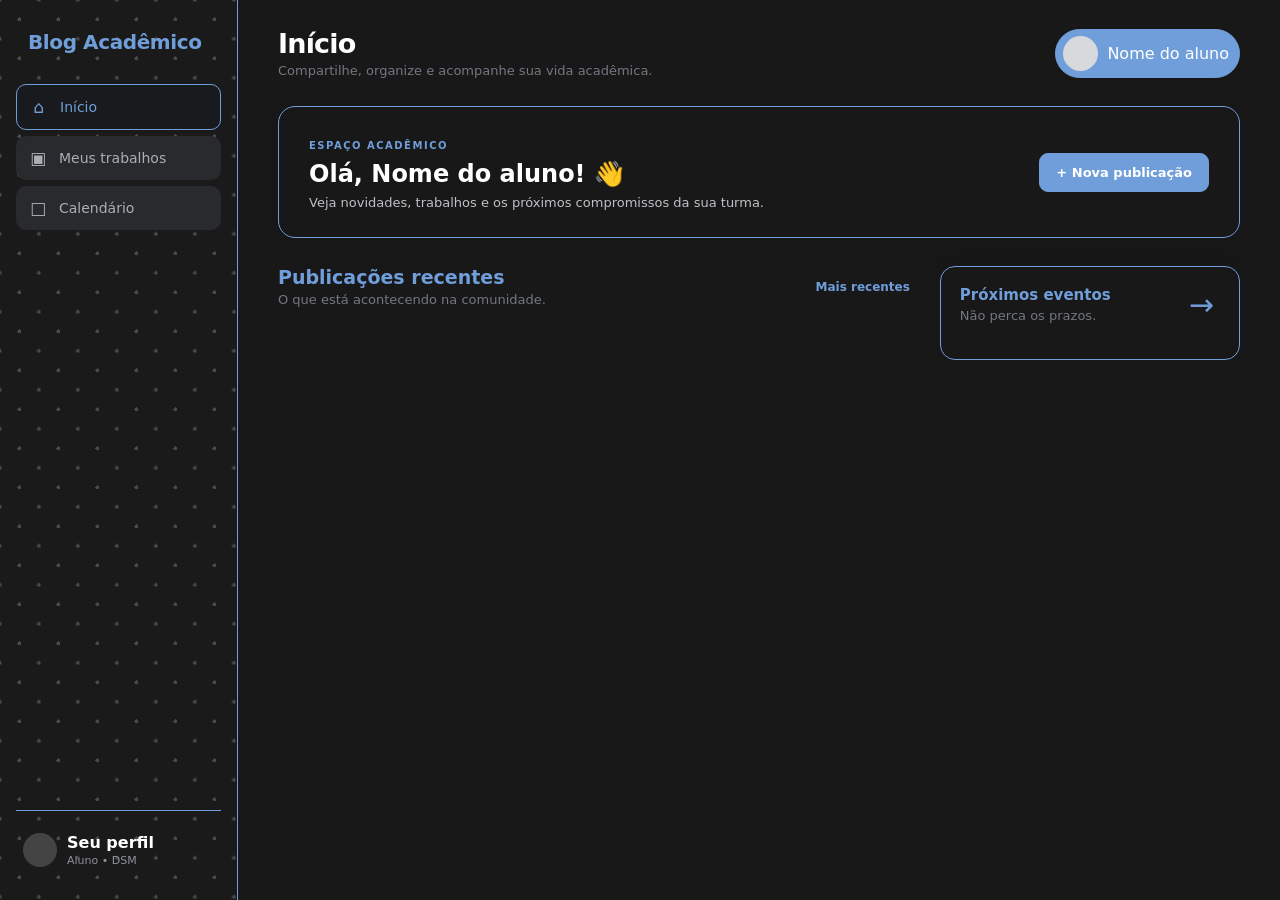
==== index.html @ e159e65d "Add files via upload" ====
<!DOCTYPE html>
<html lang="pt-BR">

<head>
  <meta charset="UTF-8">
  <meta name="viewport" content="width=device-width, initial-scale=1.0">
  <title>Blog Acadêmico</title>
  <link rel="stylesheet" href="style.css">
</head>

<body>
  <div class="app-shell">
    <aside class="sidebar">
      <div class="brand">Blog Acadêmico</div>
      <nav>
        <button class="nav-item active" data-view="inicio"><span>⌂</span> Início</button>
        <button class="nav-item" data-view="trabalhos"><span>▣</span> Meus trabalhos</button>
        <button class="nav-item" data-view="calendario"><span>□</span> Calendário</button>
      </nav>
      <div class="sidebar-bottom">
        <button class="profile-mini" data-view="perfil">
          <div id="profile-avatar" class="avatar small"><p></p></div>
          <div>
            <strong>Seu perfil</strong>
            <small>Aluno • DSM</small>
          </div>
        </button>
      </div>
    </aside>

    <main class="main">
      <header class="topbar">
        <div>
          <h1 id="page-title">Início</h1>
          <p id="page-subtitle">Compartilhe, organize e acompanhe sua vida acadêmica.</p>
        </div>
        <button class="profile-chip" data-view="perfil">
          <div id="profile-avatar-top" class="avatar"></div>
          <span id="profile-name">Nome do aluno</span>
        </button>
      </header>

      <section id="view-inicio" class="view active-view">
        <div class="welcome-card">
          <div>
            <span class="eyebrow">ESPAÇO ACADÊMICO</span>
            <h2 id="welcome-title">Olá, Nome do aluno! 👋</h2>
            <p>Veja novidades, trabalhos e os próximos compromissos da sua turma.</p>
          </div>
          <button class="primary-btn" id="focus-post">+ Nova publicação</button>
        </div>

        <div class="dashboard-grid">
          <section class="content-column">
            <div class="section-heading">
              <div>
                <h2>Publicações recentes</h2>
                <p>O que está acontecendo na comunidade.</p>
              </div>
              <button class="text-btn" id="filter-btn">Mais recentes</button>
            </div>

            <div id="posts-list"></div>
          </section>

          <aside class="right-column">
            <div class="card upcoming">
              <div class="section-heading compact">
                <div>
                  <h3>Próximos eventos</h3>
                  <p>Não perca os prazos.</p>
                </div>
                <button class="icon-btn" data-view="calendario">→</button>
              </div>
              <div id="upcoming-events"></div>
            </div>





          </aside>
        </div>
      </section>

      <section id="view-trabalhos" class="view">
        <div class="section-heading">
          <!-- <div>
            <h2>Meus trabalhos</h2>
            <p>Acompanhe suas atividades e projetos.</p>
          </div> -->
          <!-- <button class="primary-btn" id="new-work">+ Novo trabalho</button> -->
        </div>
        <div class="work-grid" id="work-grid"></div>
      </section>

      <section id="view-calendario" class="view">
        <div class="section-heading">
          <!-- <div>
            <h2>Calendário acadêmico</h2>
            <p>Provas, entregas e eventos da sua turma.</p>
          </div> -->
          <button class="primary-btn" id="new-event">+ Novo evento</button>
        </div>
        <div class="calendar-layout">
          <div class="card calendar-card">
            <div class="calendar-head">
              <button class="month-btn" id="prev-month">
                <h2>anterior</h2>
              </button>
              <h3 id="calendar-title"></h3>
              <button class="month-btn" id="next-month">
                <h2>seguinte</h2>
              </button>
            </div>
            <div class="weekdays">
              <span>Dom</span><span>Seg</span><span>Ter</span><span>Qua</span><span>Qui</span><span>Sex</span><span>Sáb</span>
            </div>
            <div class="calendar-days" id="calendar-days"></div>
          </div>
          <div class="card event-panel">
            <h3>Agenda</h3>
            <p class="muted">Datas importantes cadastradas.</p>
            <div id="event-list"></div>
          </div>
        </div>
      </section>


      <section id="view-perfil" class="view">
        <div class="profile-cover">
          <div id="profile-large" class="profile-avatar avatar-xl">SA</div>
          <div>
            <h2 id="nomeAluno">Nome do aluno</h2>
            <p>Desenvolvimento de Software Multiplataforma</p>
          </div>
          <button class="secondary-btn">Editar perfil</button>
        </div>
        <div class="profile-grid">
          <div class="card info-card">
            <h3>Informações pessoais / curso</h3>
            <div class="info-line"><span>Curso</span><strong>Desenvolvimento de Software Multiplataforma</strong></div>
            <div class="info-line"><span>Semestre</span><strong>4º semestre</strong></div>
            <div class="info-line"><span>Instituição</span><strong>Fatec</strong></div>
          </div>
          <div class="card info-card">
            <h3>Sobre você</h3>
            <p class="muted">Este espaço pode apresentar uma breve descrição do aluno, interesses acadêmicos e áreas de
              estudo.</p>
          </div>
        </div>
      </section>
    </main>
  </div>

  <div class="modal-backdrop" id="post-modal">
    <div class="modal">
      <button class="close-modal">×</button>
      <span class="eyebrow">NOVA PUBLICAÇÃO</span>
      <h2>Compartilhe algo com a turma</h2>
      <form onsubmit="adicionarPostagem(event)" id="post-form">
        <label>Título<input id="post-title" required placeholder="Ex.: Material para a prova"></label>
        <!-- <label>Categoria<select id="post-category">
            <option>Estudos</option>
            <option>Trabalhos</option>
            <option>Avisos</option>
            <option>Dúvidas</option>
          </select></label> -->
        <label>Descrição<textarea id="post-description" required
            placeholder="Escreva sua publicação..."></textarea></label>
        <div class="modal-actions"><button type="button" class="secondary-btn close-modal">Cancelar</button><button
            class="primary-btn">Publicar</button></div>
      </form>
    </div>
  </div>

  <div class="modal-backdrop" id="event-modal">
    <div class="modal">
      <button class="close-modal">×</button>
      <span class="eyebrow">NOVO EVENTO</span>
      <h2>Adicionar ao calendário</h2>
      <form onsubmit="adicionarEvento(event, 1)" id="event-form">
        <label>Evento<input id="event-title-input" required placeholder="Ex.: Prova de React"></label>
        <label>Data<input id="event-date-input" type="date" required></label>
        <label>Tipo<select id="event-type">
            <option value="prova">Prova</option>
            <option value="trabalho">Trabalho</option>
            <option value="evento">Evento</option>
          </select></label>
        <div class="modal-actions"><button type="submit" class="secondary-btn close-modal">Cancelar</button><button
            class="primary-btn">Adicionar</button></div>
      </form>
    </div>
  </div>

  <div class="toast" id="toast">Ação realizada com sucesso!</div>

  <div class="chat-window" id="chat-window">
    <div class="chat-head">
      <div><strong id="chat-name">Ana Souza</strong><small>● Online</small></div><button id="close-chat">×</button>
    </div>
    <div class="chat-messages" id="chat-messages">
      <div class="message received">Oi! Você já começou o trabalho de React?</div>
      <div class="message sent">Ainda não, mas vou começar hoje 😊</div>
    </div>
    <form class="chat-input" id="chat-form"><input id="chat-text" placeholder="Digite uma mensagem..."
        autocomplete="off"><button>➤</button></form>
  </div>

  <script src="script.js"></script>
</body>

</html>
---- style.css ----
* {
    box-sizing: border-box;
}

:root {
    --bg: #181818;
    --card: #fff;
    --text: #ffffff;
    --text-card: #22242a;
    --muted: #737780;
    --line: #e4e6ea;
    --primary: #191a1d;
    --soft: #ededf0;
    --accent: #8b8c91;
    --green: #38a169;
    --detalhes: #709eda;
    --shadow: 0 8px 30px rgba(22, 24, 30, 0.06);
}

body {
    margin: 0;
    font-family:
        Inter,
        ui-sans-serif,
        system-ui,
        -apple-system,
        BlinkMacSystemFont,
        "Segoe UI",
        sans-serif;
    background: var(--bg);
    color: var(--text);
}

button,
input,
textarea,
select {
    font: inherit;
}

button {
    cursor: pointer;
    border: 0;
}

.app-shell {
    display: flex;
    min-height: 100vh;
}

.sidebar {
    width: 238px;
    color: #fff;
    position: fixed;
    inset: 0 auto 0 0;
    display: flex;
    flex-direction: column;
    padding: 26px 16px;


    background-image: radial-gradient(#494949 2px, transparent 2px), radial-gradient(#494949 2px, transparent 2px);
	background-size: 39px 39px;
	background-position: 0 0, 19.5px 19.5px;
	background-color: #1A1A1A;
    border-right: 1px solid var(--detalhes);
}


.brand {
    font-size: 20px;
    font-weight: 700;
    padding: 4px 12px 30px;
    letter-spacing: -0.4px;
    color: var(--detalhes);

}

.sidebar nav {
    display: grid;
    gap: 6px;
}

.nav-item {
    background: #292a2e;
    color: #aaaeb5;
    text-align: left;
    padding: 12px 13px;
    border-radius: 10px;
    display: flex;
    gap: 12px;
    align-items: center;
    font-size: 14px;
}

.nav-item span {
    width: 18px;
    text-align: center;
    font-size: 17px;
}

.nav-item:hover,
.nav-item.active {
    color: var(--detalhes);
}

.nav-item.active {
    border: 1px solid var(--detalhes);
    background: var(--primary);


}

.badge {
    margin-left: auto;
    background: #fff;
    color: #111;
    border-radius: 20px;
    font-size: 10px;
    padding: 3px 6px;
}

.sidebar-bottom {
    margin-top: auto;
    border-top: 1px solid var(--detalhes);
    padding-top: 15px;
}

.profile-mini {
    width: 100%;
    background: transparent;
    color: #fff;
    display: flex;
    gap: 10px;
    align-items: center;
    text-align: left;
    padding: 7px;
}

.profile-mini small,
.profile-mini strong {
    display: block;
}

.profile-mini small {
    color: #8e929a;
    margin-top: 2px;
    font-size: 11px;
}

.main {
    margin-left: 238px;
    width: calc(100% - 238px);
    padding: 28px 40px 50px;
}

.topbar {
    display: flex;
    justify-content: space-between;
    align-items: center;
    margin-bottom: 28px;
}

.topbar h1 {
    font-size: 27px;
    margin: 0 0 4px;
    letter-spacing: -0.8px;
}

.topbar p,
.section-heading p {
    margin: 0;
    color: var(--muted);
    font-size: 13px;
}

.view {
    display: none;
}

.active-view {
    display: block;
}

.profile-chip {
    background-color: var(--detalhes);
    border: 1px solid var(--detalhes);
    color: var(--text);
    padding: 6px 10px 6px 7px;
    border-radius: 30px;
    display: flex;
    gap: 9px;
    align-items: center;
    box-shadow: 0 2px 8px rgba(0, 0, 0, 0.03);
}

.avatar {
    width: 35px;
    height: 35px;
    border-radius: 50%;
    background: #d8d9dc;
    display: grid;
    place-items: center;
    font-size: 11px;
    font-weight: 700;
    color: #333;
}

.avatar.small {
    width: 34px;
    height: 34px;
    background: #444;
    color: #fff;
}

.avatar-pink {
    background: #e7cbd0;
}

.avatar-blue {
    background: #cbd7e8;
}

.avatar-green {
    background: #cfe1d4;
}

.chevron {
    color: #888;
}

.primary-btn {
    background: #191a1d;
    color: var(--detalhes);
    border-radius: 9px;
    padding: 11px 16px;
    font-weight: 600;
    font-size: 13px;
    border: 1px solid var(--detalhes);
}

.secondary-btn {
    background: #f1f1f3;
    color: #27282b;
    border-radius: 9px;
    padding: 10px 15px;
    font-weight: 600;
    font-size: 13px;
}

.text-btn {
    background: transparent;
    color: #656870;
    font-size: 12px;
    font-weight: 600;
}

.welcome-card {
    background: var(--bg);
    border: 1px solid var(--detalhes);
    color: white;
    border-radius: 17px;
    padding: 27px 30px;
    display: flex;
    align-items: center;
    justify-content: space-between;
    margin-bottom: 28px;
    box-shadow: var(--shadow);
}

.welcome-card h2 {
    font-size: 24px;
    margin: 7px 0;
}

.welcome-card p {
    margin: 0;
    color: #bfc1c6;
    font-size: 13px;
}

.welcome-card .primary-btn {
    background: var(--detalhes);
    color: var(--text);
}

.eyebrow {
    font-size: 10px;
    font-weight: 800;
    letter-spacing: 1.5px;
    color: var(--detalhes);
}

.dashboard-grid {
    display: grid;
    grid-template-columns: minmax(0, 1.7fr) minmax(280px, 0.8fr);
    gap: 24px;
}

.section-heading {
    display: flex;
    align-items: center;
    justify-content: space-between;
    margin-bottom: 15px;
}

.section-heading .text-btn {
    font-size: 12px;
    color: var(--detalhes);
}

.section-heading h2 {
    color: var(--detalhes);
    font-size: 19px;
    margin: 0 0 4px;
}

.section-heading h3 {

    font-size: 15px;
    margin: 0 0 4px;
}

.compact {
    margin-bottom: 17px;
}

.card,
.post,
.work-card {
    background: var(--primary);
    border-radius: 15px;
    box-shadow: var(--shadow);
}

.post {
    color: var(--text-card);
}

.post {
    padding: 20px;
    margin-bottom: 14px;
}

.post-top {
    display: flex;
    gap: 11px;
    align-items: center;

}

.post-top strong {
    color: var(--detalhes);
}

.post-top small {
    display: block;
    color: #9699a0;
    margin-top: 3px;
}

.post h3 {
    color: var(--text);
    font-size: 16px;
    margin: 17px 0 7px;
}

.post p {
    font-size: 13px;
    line-height: 1.65;
    color: var(--muted);
    margin: 0 0 15px;
}

.category {
    font-size: 10px;
    background: #f0f0f2;
    border-radius: 20px;
    border: 1px solid var(--detalhes);
    padding: 5px 9px;
    color: var(--detalhes);
    font-weight: 700;
    margin-left: auto;
}

.post-actions {
    border-top: 1px solid var(--detalhes);
    padding-top: 12px;
    display: flex;
    gap: 18px;
}

.action {
    background: none;
    color: #777a82;
    font-size: 12px;
}

.action.liked {
    color: #d63d3d;
    font-weight: 700;
}

.right-column {
    display: grid;
    align-content: start;
    gap: 18px;
}

.right-column .card {
    background: var(--bg);
    border: 1px solid var(--detalhes);

}

.upcoming,
.right-column .card {
    padding: 19px;

}

.upcoming {

    color: var(--text);
}

.card h3 {
    color: var(--detalhes);
}

.icon-btn {
    color: var(--detalhes);
    background: transparent;
    font-size: 30px;
}

.event-row {
    display: flex;
    gap: 11px;
    align-items: center;
    padding: 10px 0;
    border-bottom: 1px solid var(--detalhes);
}

.event-row:last-child {
    border-bottom: 0;
}

.date-box {
    width: 39px;
    height: 42px;
    border-radius: 9px;
    background: var(--bg);
    color: var(--text);
    text-align: center;
    display: grid;
    place-items: center;
    line-height: 1;
}

.date-box b {
    font-size: 20px;
}

.date-box small {
    font-size: 8px;
    text-transform: uppercase;
    color: var(--text);
}

.event-row strong {
    font-size: 12px;
    display: block;
}

.event-row small {
    font-size: 10px;
    color: var(--text);
}

.section-heading.compact .text-btn {
    color: var(--detalhes);
}

.trabalho-list {
    display: grid;
    gap: 4px;
}

.trabalho-row {
    background: none;
    width: 100%;
    display: flex;
    gap: 10px;
    align-items: center;
    padding: 7px;
    border-radius: 8px;
    text-align: left;
}

.trabalho-row:hover {
    background: var(--primary);
}

.trabalho-row strong {
    display: block;
    font-size: 12px;
    color: var(--detalhes);
}

.trabalho-row small {
    display: block;
    color: #888;
    font-size: 10px;
    margin-top: 2px;
}

.trabalho-row i {
    margin-left: auto;
    width: 7px;
    height: 7px;
    background: var(--detalhes);
    border-radius: 50%;
}

.work-grid {
    display: grid;
    grid-template-columns: repeat(3, 1fr);
    gap: 16px;
}

.work-card {
    padding: 19px;
}

.work-card .work-icon {
    width: 42px;
    height: 42px;
    border-radius: 11px;
    background: #efeff1;
    display: grid;
    place-items: center;
    margin-bottom: 15px;
}
.work-icon{
    color: var(--detalhes);
}
.work-card h3 {
    font-size: 15px;
    margin: 0 0 6px;
}

.work-card p {
    font-size: 12px;
    color: #777;
    margin: 0 0 16px;
    line-height: 1.5;
}

.progress {
    height: 5px;
    background: #eee;
    border-radius: 20px;
    overflow: hidden;
}

.progress span {
    height: 100%;
    display: block;
    background: var(--detalhes);
    border-radius: 20px;
}

.work-meta {
    display: flex;
    justify-content: space-between;
    margin-top: 8px;
    color: #888;
    font-size: 10px;
}

.work-meta strong {
    color: var(--detalhes);
}
.calendar-layout {
    display: grid;
    grid-template-columns: 1.5fr 0.8fr;
    gap: 20px;
}

.calendar-card {
    padding: 22px;
}

.calendar-head {
    display: flex;
    justify-content: space-between;
    align-items: center;
    margin-bottom: 22px;
}

.calendar-head h3 {
    margin: 0;
    font-size: 17px;
}

.month-btn {
    width: 100px;
    height: 20px;
    border-radius: 8px;
    background: var(--detalhes);
    font-size:8px;
   
}
.month-btn  h2 {
    margin: 0;
    
    line-height: 1;
    color: var(--text);
}
.weekdays,
.calendar-days {
    display: grid;
    grid-template-columns: repeat(7, 1fr);
    gap: 5px;
}

.weekdays span {
    font-size: 10px;
    color: #8b8d93;
    text-align: center;
    padding-bottom: 6px;
}

.day {
    min-height: 66px;

    border-radius: 7px;
    padding: 7px;
    font-size: 11px;
    background: #fff;
    position: relative;
}

.day.muted {
    color: #c1c3c7;
    background: var(--primary);
    border: solid 1px var(--detalhes);
}

.day.today {
    border: 2px solid #222;
}

.day.selected {
    background: #f1f1f3;
}

.day-number {
    font-weight: 700;
    color: var(--text-card);
    
}
.muted .day-number{
    color: var(--muted) !important;
}

.dot {
    position: absolute;
    bottom: 7px;
    left: 7px;
    width: 6px;
    height: 6px;
    border-radius: 50%;
    background: #222;
}

.event-panel {
    padding: 22px;
}

.muted {
    color: #858890;
    font-size: 12px;
}

.event-item {
    padding: 13px 0;
    border-bottom: 1px solid var(--muted);
}

.event-item strong {
    font-size: 12px;
    display: block;
}

.event-item small {
    font-size: 10px;
    color: #888;
}

.event-tag {
    display: inline-block;
    font-size: 12px;
    padding: 0px 6px;
    padding-bottom:3px;
    border-radius: 10px;
    background: var(--bg);
    color: var(--detalhes);
    border: 1px solid var(--detalhes);
    margin-top: 6px;
}

.search {
    width: 230px;
    background: #fff;
    border: 1px solid var(--line);
    border-radius: 9px;
    padding: 10px 12px;
    outline: none;
}

.buddy-grid {
    display: grid;
    grid-template-columns: repeat(3, 1fr);
    gap: 15px;
}

.buddy-card {
    background: #fff;
    border: 1px solid var(--line);
    border-radius: 14px;
    padding: 18px;
    display: flex;
    align-items: center;
    gap: 12px;
}

.buddy-card .avatar {
    width: 46px;
    height: 46px;
}

.buddy-card strong {
    display: block;
    font-size: 13px;
}

.buddy-card small {
    color: #888;
    font-size: 11px;
}

.chat-btn {
    margin-left: auto;
    background: #191a1d;
    color: white;
    border-radius: 8px;
    padding: 8px 10px;
    font-size: 11px;
}

.notification-list {
    padding: 4px 20px;
}

.notification {
    display: flex;
    gap: 13px;
    align-items: center;
    padding: 17px 0;
    border-bottom: 1px solid #eee;
}

.notification:last-child {
    border-bottom: 0;
}

.notif-icon {
    width: 34px;
    height: 34px;
    border-radius: 10px;
    background: #eee;
    display: grid;
    place-items: center;
}

.notification strong {
    font-size: 12px;
    display: block;
}

.notification small {
    display: block;
    color: #888;
    font-size: 10px;
    margin-top: 4px;
}

.notification.unread {
    background: linear-gradient(90deg, transparent, #fafafa);
}

.profile-cover {
    background: #18191c;
    color: #fff;
    border-radius: 16px;
    padding: 30px;
    display: flex;
    align-items: center;
    gap: 17px;
}

.profile-cover h2 {
    margin: 0 0 5px;
}

.profile-cover p {
    margin: 0;
    color: #b5b7bd;
    font-size: 12px;
}

.profile-cover .secondary-btn {
    margin-left: auto;
}

.avatar-xl {
    width: 78px;
    height: 78px;
    border-radius: 20px;
    background: #eee;
    color: #222;
    font-size: 20px;
}

.profile-grid {
    display: grid;
    grid-template-columns: 1.3fr 0.7fr;
    gap: 18px;
    margin-top: 18px;
}

.info-card {
    padding: 22px;
}

.info-card h3 {
    font-size: 15px;
    margin: 0 0 20px;
}

.info-line {
    display: flex;
    justify-content: space-between;
    padding: 13px 0;
    border-bottom: 1px solid #eee;
    font-size: 12px;
}

.info-line span {
    color: #888;
}

.modal-backdrop {
    display: none;
    position: fixed;
    inset: 0;
    background: rgba(10, 11, 13, 0.5);
    backdrop-filter: blur(4px);
    z-index: 20;
    align-items: center;
    justify-content: center;
    padding: 20px;
}

.modal-backdrop.open {
    display: flex;
}

.modal {
    width: min(500px, 100%);
    background: #fff;
    border-radius: 17px;
    padding: 27px;
    position: relative;
    box-shadow: 0 25px 80px rgba(0, 0, 0, 0.25);
}

.modal h2 {
    margin: 7px 0 20px;
    font-size: 21px;
}

.close-modal {
    position: absolute;
    right: 18px;
    top: 15px;
    background: #f0f0f1;
    width: 30px;
    height: 30px;
    border-radius: 50%;
    font-size: 18px;
}

.modal form {
    display: grid;
    gap: 14px;
}

.modal label {
    font-size: 11px;
    font-weight: 700;
    color: #5e6168;
    display: grid;
    gap: 6px;
}

.modal input,
.modal textarea,
.modal select {
    border: 1px solid #dddfe3;
    border-radius: 8px;
    padding: 10px;
    outline: none;
    background: #fff;
    font-size: 13px;
}

.modal textarea {
    min-height: 100px;
    resize: vertical;
}

.modal-actions {
    display: flex;
    justify-content: flex-end;
    gap: 8px;
    margin-top: 5px;
}



.toast {
    position: fixed;
    bottom: 24px;
    right: 24px;
    background: #191a1d;
    color: #fff;
    padding: 12px 16px;
    border-radius: 10px;
    font-size: 12px;
    opacity: 0;
    transform: translateY(10px);
    transition: 0.25s;
    z-index: 50;
}

.toast.show {
    opacity: 1;
    transform: translateY(0);
}



.chat-window {
    position: fixed;
    right: 25px;
    bottom: 24px;
    width: 330px;
    height: 440px;
    background: #fff;
    border: 1px solid #dddfe3;
    border-radius: 15px;
    box-shadow: 0 20px 60px rgba(0, 0, 0, 0.18);
    z-index: 15;
    display: none;
    overflow: hidden;
}

.chat-window.open {
    display: flex;
    flex-direction: column;
}

.chat-head {
    background: #191a1d;
    color: #fff;
    padding: 14px 16px;
    display: flex;
    justify-content: space-between;
    align-items: center;
}

.chat-head strong,
.chat-head small {
    display: block;
}

.chat-head small {
    font-size: 9px;
    color: #83d39c;
    margin-top: 3px;
}

.chat-head button {
    background: transparent;
    color: #fff;
    font-size: 20px;
}

.chat-messages {
    flex: 1;
    padding: 14px;
    display: flex;
    flex-direction: column;
    gap: 9px;
    overflow: auto;
    background: #f7f7f8;
}
#profile-large{
    font-size: 45px;
    display: flex;
    justify-content: center;
    align-items: center;
}
.message {
    max-width: 78%;
    padding: 9px 11px;
    border-radius: 11px;
    font-size: 11px;
    line-height: 1.4;
}

.message.received {
    background: #fff;
    border: 1px solid #e5e5e7;
    align-self: flex-start;
}

.message.sent {
    background: #202125;
    color: #fff;
    align-self: flex-end;
}

.chat-input {
    display: flex;
    padding: 10px;
    border-top: 1px solid #eee;
    gap: 7px;
}

.chat-input input {
    flex: 1;
    border: 0;
    outline: 0;
    font-size: 11px;
}

.chat-input button {
    width: 34px;
    height: 34px;
    background: #191a1d;
    color: #fff;
    border-radius: 8px;
}

.secondary-btn.close-modal {
    display: none;
    width: 100px;
}
.modal h2{
    color: var(--detalhes);
}
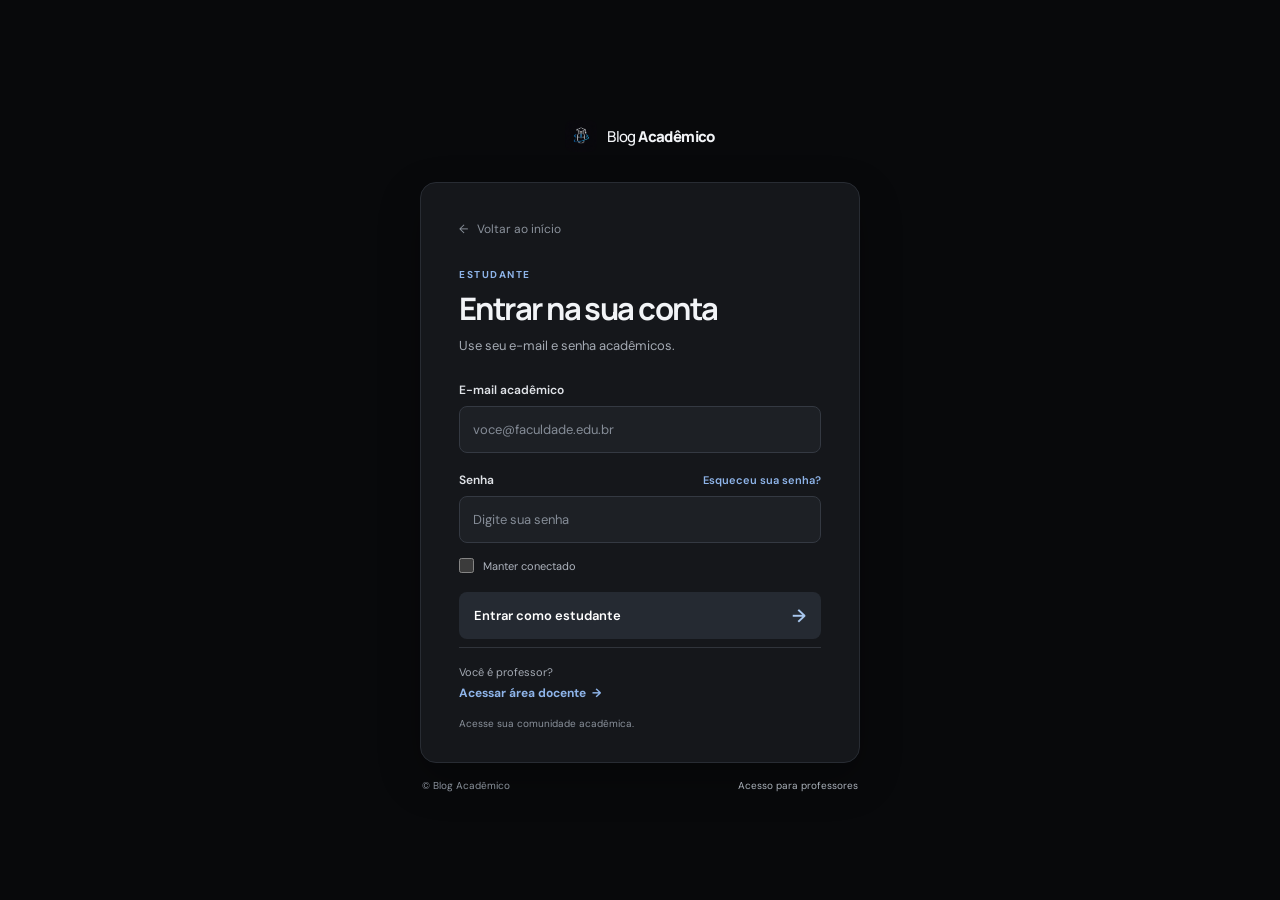
==== commit e4157cd4: "Novo layout, login e documentação QA" ====
--- a/index.html
+++ b/index.html
@@ -5,16 +5,22 @@
   <meta charset="UTF-8">
   <meta name="viewport" content="width=device-width, initial-scale=1.0">
   <title>Blog Acadêmico</title>
+  <link rel="icon" type="image/png" href="logo-blog.png">
   <link rel="stylesheet" href="style.css">
 </head>
 
 <body>
-  <div class="app-shell">
+  <div class="session-status" id="session-status">
+    <p id="session-message" role="status">Carregando sua sessão…</p>
+    <a id="session-login" href="login-estudante.html" hidden>Voltar ao login</a>
+  </div>
+  <div class="app-shell" hidden>
     <aside class="sidebar">
-      <div class="brand">Blog Acadêmico</div>
-      <nav>
+      <div class="brand"><img src="logo-blog.png" alt="" width="36" height="36"><span>Blog Acadêmico</span></div>
+      <nav aria-label="Navegação principal">
         <button class="nav-item active" data-view="inicio"><span>⌂</span> Início</button>
         <button class="nav-item" data-view="trabalhos"><span>▣</span> Meus trabalhos</button>
+        <button class="nav-item" data-view="publicacoes"><span>＋</span> Publicações</button>
         <button class="nav-item" data-view="calendario"><span>□</span> Calendário</button>
       </nav>
       <div class="sidebar-bottom">
@@ -30,37 +36,40 @@
 
     <main class="main">
       <header class="topbar">
-        <div>
-          <h1 id="page-title">Início</h1>
-          <p id="page-subtitle">Compartilhe, organize e acompanhe sua vida acadêmica.</p>
-        </div>
-        <button class="profile-chip" data-view="perfil">
+        <div class="home-heading-hidden">
+          <h1 id="page-title"></h1>
+          <p id="page-subtitle"></p>
+        </div>
+        <label class="blog-search"><span aria-hidden="true">⌕</span><input id="blog-search-input" type="search" placeholder="Pesquisar no blog..." aria-label="Pesquisar no blog"></label>
+        <button class="profile-chip" data-view="perfil" type="button" aria-label="Abrir meu perfil">
           <div id="profile-avatar-top" class="avatar"></div>
           <span id="profile-name">Nome do aluno</span>
         </button>
+        <button class="text-btn" id="sign-out" type="button">Sair</button>
       </header>
 
       <section id="view-inicio" class="view active-view">
         <div class="welcome-card">
           <div>
-            <span class="eyebrow">ESPAÇO ACADÊMICO</span>
-            <h2 id="welcome-title">Olá, Nome do aluno! 👋</h2>
-            <p>Veja novidades, trabalhos e os próximos compromissos da sua turma.</p>
-          </div>
-          <button class="primary-btn" id="focus-post">+ Nova publicação</button>
+            <span class="eyebrow">BEM-VINDO(A) AO</span>
+            <h2 id="welcome-title">Blog Acadêmico</h2>
+            <p>Aqui você encontra trabalhos, avisos, datas importantes e recursos para facilitar a sua jornada acadêmica.</p>
+          </div>
+          <img class="hero-logo" src="logo-blog.png" alt="" width="135" height="135">
         </div>
 
         <div class="dashboard-grid">
           <section class="content-column">
             <div class="section-heading">
               <div>
-                <h2>Publicações recentes</h2>
+                <h2>Postagens recentes</h2>
                 <p>O que está acontecendo na comunidade.</p>
               </div>
               <button class="text-btn" id="filter-btn">Mais recentes</button>
             </div>
 
             <div id="posts-list"></div>
+            <p class="muted" id="posts-empty" role="status" hidden></p>
           </section>
 
           <aside class="right-column">
@@ -70,7 +79,7 @@
                   <h3>Próximos eventos</h3>
                   <p>Não perca os prazos.</p>
                 </div>
-                <button class="icon-btn" data-view="calendario">→</button>
+                <button class="icon-btn" data-view="calendario" aria-label="Abrir calendário">→</button>
               </div>
               <div id="upcoming-events"></div>
             </div>
@@ -80,6 +89,21 @@
 
 
           </aside>
+        </div>
+      </section>
+
+      <section id="view-publicacoes" class="view">
+        <div class="card publication-card">
+          <span class="eyebrow">COMUNIDADE DSM</span>
+          <h2>Compartilhe algo com a turma</h2>
+          <p class="muted">Publique materiais, dúvidas, avisos ou dicas para seus colegas.</p>
+          <form id="publication-page-form">
+            <label for="publication-title">Título</label>
+            <input id="publication-title" name="titulo" required maxlength="120" placeholder="Ex.: Resumo para a prova de React">
+            <label for="publication-description">Descrição</label>
+            <textarea id="publication-description" name="conteudo" required rows="6" placeholder="Escreva sua publicação..."></textarea>
+            <button class="primary-btn" type="submit">Publicar</button>
+          </form>
         </div>
       </section>
 
@@ -106,11 +130,11 @@
           <div class="card calendar-card">
             <div class="calendar-head">
               <button class="month-btn" id="prev-month">
-                <h2>anterior</h2>
+                Anterior
               </button>
               <h3 id="calendar-title"></h3>
               <button class="month-btn" id="next-month">
-                <h2>seguinte</h2>
+                Seguinte
               </button>
             </div>
             <div class="weekdays">
@@ -132,54 +156,50 @@
           <div id="profile-large" class="profile-avatar avatar-xl">SA</div>
           <div>
             <h2 id="nomeAluno">Nome do aluno</h2>
-            <p>Desenvolvimento de Software Multiplataforma</p>
-          </div>
-          <button class="secondary-btn">Editar perfil</button>
+            <p id="profile-course-cover"></p>
+          </div>
+          <button class="secondary-btn" id="edit-profile-btn" type="button">Editar perfil</button>
         </div>
         <div class="profile-grid">
           <div class="card info-card">
             <h3>Informações pessoais / curso</h3>
-            <div class="info-line"><span>Curso</span><strong>Desenvolvimento de Software Multiplataforma</strong></div>
-            <div class="info-line"><span>Semestre</span><strong>4º semestre</strong></div>
+            <div class="info-line"><span>Curso</span><strong id="profile-course"></strong></div>
+            <div class="info-line"><span>Semestre</span><strong id="profile-term"></strong></div>
             <div class="info-line"><span>Instituição</span><strong>Fatec</strong></div>
           </div>
           <div class="card info-card">
             <h3>Sobre você</h3>
-            <p class="muted">Este espaço pode apresentar uma breve descrição do aluno, interesses acadêmicos e áreas de
-              estudo.</p>
+            <p class="muted" id="profile-description">Conte um pouco sobre você, seus interesses acadêmicos e áreas de estudo.</p>
           </div>
         </div>
       </section>
     </main>
   </div>
 
-  <div class="modal-backdrop" id="post-modal">
+  <div class="modal-backdrop" id="profile-modal">
     <div class="modal">
-      <button class="close-modal">×</button>
-      <span class="eyebrow">NOVA PUBLICAÇÃO</span>
-      <h2>Compartilhe algo com a turma</h2>
-      <form onsubmit="adicionarPostagem(event)" id="post-form">
-        <label>Título<input id="post-title" required placeholder="Ex.: Material para a prova"></label>
-        <!-- <label>Categoria<select id="post-category">
-            <option>Estudos</option>
-            <option>Trabalhos</option>
-            <option>Avisos</option>
-            <option>Dúvidas</option>
-          </select></label> -->
-        <label>Descrição<textarea id="post-description" required
-            placeholder="Escreva sua publicação..."></textarea></label>
-        <div class="modal-actions"><button type="button" class="secondary-btn close-modal">Cancelar</button><button
-            class="primary-btn">Publicar</button></div>
+      <button class="close-modal" type="button" aria-label="Fechar">×</button>
+      <span class="eyebrow">SEU PERFIL</span>
+      <h2>Editar perfil</h2>
+      <p class="muted">As alterações são salvas neste navegador.</p>
+      <form id="profile-form">
+        <label for="profile-edit-name">Nome</label>
+        <input id="profile-edit-name" required maxlength="80" placeholder="Seu nome">
+        <label for="profile-edit-description">Descrição</label>
+        <textarea id="profile-edit-description" rows="4" maxlength="400" placeholder="Fale um pouco sobre você"></textarea>
+        <label for="profile-edit-image">Imagem de perfil</label>
+        <input id="profile-edit-image" type="file" accept="image/jpeg,image/png,image/webp,image/gif">
+        <div class="modal-actions"><button type="button" class="secondary-btn close-modal">Cancelar</button><button class="primary-btn" type="submit">Salvar alterações</button></div>
       </form>
     </div>
   </div>
 
   <div class="modal-backdrop" id="event-modal">
     <div class="modal">
-      <button class="close-modal">×</button>
+      <button class="close-modal" type="button" aria-label="Fechar">×</button>
       <span class="eyebrow">NOVO EVENTO</span>
       <h2>Adicionar ao calendário</h2>
-      <form onsubmit="adicionarEvento(event, 1)" id="event-form">
+      <form id="event-form">
         <label>Evento<input id="event-title-input" required placeholder="Ex.: Prova de React"></label>
         <label>Data<input id="event-date-input" type="date" required></label>
         <label>Tipo<select id="event-type">
@@ -187,13 +207,13 @@
             <option value="trabalho">Trabalho</option>
             <option value="evento">Evento</option>
           </select></label>
-        <div class="modal-actions"><button type="submit" class="secondary-btn close-modal">Cancelar</button><button
+        <div class="modal-actions"><button type="button" class="secondary-btn close-modal">Cancelar</button><button
             class="primary-btn">Adicionar</button></div>
       </form>
     </div>
   </div>
 
-  <div class="toast" id="toast">Ação realizada com sucesso!</div>
+  <div class="toast" id="toast" role="status"></div>
 
   <div class="chat-window" id="chat-window">
     <div class="chat-head">
@@ -207,7 +227,8 @@
         autocomplete="off"><button>➤</button></form>
   </div>
 
+  <script src="supabase.js"></script>
   <script src="script.js"></script>
 </body>
 
-</html>+</html>
--- a/style.css
+++ b/style.css
@@ -1074,3 +1074,361 @@
 }
 
 
+
+
+/* Remodelagem visual: tema escuro inspirado nas referências. Classes existentes preservadas. */
+:root {
+    --bg: #090a0c;
+    --card: #111316;
+    --text: #edf1f7;
+    --text-card: #e8edf5;
+    --muted: #a0a6b1;
+    --line: #30343b;
+    --primary: #111316;
+    --soft: #202329;
+    --accent: #168fe0;
+    --green: #38a169;
+    --detalhes: #219fe8;
+    --shadow: 0 8px 28px rgba(0,0,0,.18);
+}
+body {
+    background: radial-gradient(ellipse at 50% -20%, #17191d 0%, #090a0c 56%);
+    color: var(--text);
+}
+.sidebar {
+    z-index: 20;
+    position: fixed;
+    inset: 14px 0 auto 0;
+    width: min(1074px, calc(100% - 40px));
+    height: 68px;
+    margin: 0 auto;
+    left: 0; right: 0;
+    padding: 10px 22px;
+    flex-direction: row;
+    align-items: center;
+    justify-content: space-between;
+    gap: 24px;
+    background: rgba(25,27,31,.92);
+    background-image: none;
+    border: 1px solid #292d33;
+    border-radius: 13px;
+    box-shadow: 0 8px 30px rgba(0,0,0,.18);
+    backdrop-filter: blur(16px);
+}
+.brand {
+    display: flex;
+    align-items: center;
+    gap: 10px;
+    padding: 0;
+    white-space: nowrap;
+    color: #eef2f8;
+    font-family: Georgia, "Times New Roman", serif;
+    font-size: 22px;
+}
+.brand img { width: 36px; height: 36px; object-fit: contain; }
+.sidebar nav { display: flex; gap: 5px; align-items: center; }
+.nav-item {
+    color: #c3c8d0;
+    background: transparent;
+    border: 1px solid transparent;
+    padding: 10px 12px;
+    white-space: nowrap;
+}
+.nav-item:hover, .nav-item.active {
+    color: #fff;
+    border-color: #3a414b;
+    background: #292c32;
+}
+.nav-item.active { border-color: #454b55; }
+.sidebar-bottom { display: none; }
+.main {
+    margin: 0 auto;
+    width: min(1074px, calc(100% - 40px));
+    padding: 104px 0 110px;
+}
+.topbar {
+    display: flex;
+    align-items: center;
+    gap: 16px;
+    margin-bottom: 20px;
+    min-height: 36px;
+}
+.topbar h1 { font-size: 24px; font-family: Georgia, "Times New Roman", serif; }
+.topbar p { color: #a3a8b1; }
+.blog-search {
+    margin-left: auto;
+    display: flex;
+    align-items: center;
+    gap: 10px;
+    width: min(340px, 38%);
+    border: 1px solid #30343b;
+    border-radius: 28px;
+    padding: 9px 14px;
+    background: #24272c;
+    color: #d8dde5;
+}
+.blog-search span { font-size: 23px; line-height: 18px; }
+.blog-search input {
+    width: 100%;
+    min-width: 0;
+    border: 0;
+    outline: 0;
+    color: #eef2f7;
+    background: transparent;
+    font-size: 13px;
+}
+.blog-search input::placeholder { color: #a1a7b1; }
+.profile-chip {
+    flex: 0 0 auto;
+    padding: 4px;
+    background: transparent;
+    border-color: #454a52;
+}
+.profile-chip #profile-name { display: none; }
+.profile-chip .avatar { width: 30px; height: 30px; }
+.welcome-card {
+    position: relative;
+    min-height: 190px;
+    padding: 32px 34px;
+    margin-bottom: 25px;
+    border: 1px solid #30343b;
+    border-radius: 15px;
+    background: linear-gradient(115deg, rgba(19,21,24,.96), rgba(10,11,13,.96));
+    overflow: hidden;
+}
+.welcome-card > div {
+    padding-left: 18px;
+    border-left: 3px solid #9ba7b8;
+    max-width: 68%;
+}
+.welcome-card .eyebrow { color: #aeb8c7; font-size: 12px; letter-spacing: .4px; font-weight: 500; }
+.welcome-card h2 {
+    margin: 5px 0 10px;
+    font: 700 34px/1.12 Georgia, "Times New Roman", serif;
+    letter-spacing: -.5px;
+    color: #f0f3f8;
+}
+.welcome-card p { color: #c1c6cf; font-size: 15px; line-height: 1.55; }
+.hero-logo {
+    position: absolute;
+    width: 135px;
+    height: 135px;
+    object-fit: contain;
+    right: 36px;
+    top: 50%;
+    transform: translateY(-50%);
+    filter: drop-shadow(0 0 10px rgba(33,159,232,.08));
+}
+.section-heading { margin-bottom: 13px; }
+.section-heading h2 {
+    color: #e8edf5;
+    font: 700 27px/1.2 Georgia, "Times New Roman", serif;
+}
+.section-heading p { display: none; }
+.section-heading .text-btn { color: #b5bdc9; }
+.dashboard-grid { display: block; }
+.right-column { display: none; }
+#posts-list { display: grid; gap: 9px; }
+.post {
+    display: grid;
+    grid-template-columns: 82px minmax(0,1fr) 20px;
+    grid-template-areas: "icon top arrow" "icon title arrow" "icon desc arrow" "icon actions arrow";
+    align-items: center;
+    gap: 3px 18px;
+    padding: 18px;
+    margin: 0;
+    border: 1px solid #30343b;
+    border-radius: 14px;
+    background: rgba(16,18,21,.9);
+    color: #e8edf5;
+    box-shadow: none;
+    position: relative;
+}
+.post:after {
+    content: "›";
+    grid-area: arrow;
+    align-self: center;
+    color: #a9b2c0;
+    font-size: 31px;
+}
+.post-top {
+    grid-area: top;
+    gap: 9px;
+    color: #aeb7c4;
+    font-size: 12px;
+}
+.post-top .avatar { display: none; }
+.post-top strong { color: #cbd4e0; }
+.post-top small { display: inline; margin: 0 0 0 8px; color: #9da5b1; }
+.category {
+    background: #25394c;
+    color: #c6e6ff;
+    padding: 4px 10px;
+    border-radius: 20px;
+    font-size: 11px;
+}
+.post h3 {
+    grid-area: title;
+    margin: 0;
+    color: #e8edf5;
+    font: 700 18px/1.3 Georgia, "Times New Roman", serif;
+}
+.post p {
+    grid-area: desc;
+    margin: 0;
+    color: #aeb5c0;
+    font-size: 13px;
+    line-height: 1.45;
+}
+.post-actions { grid-area: actions; display: flex; gap: 14px; margin-top: 4px; }
+.post-actions .action { color: #8f9aa8; background: transparent; font-size: 11px; padding: 0; }
+.post-actions .action:hover { color: #55baff; }
+.work-card, .card, .calendar-card, .event-panel, .info-card {
+    background: #121417;
+    color: #e8edf5;
+    border: 1px solid #30343b;
+    box-shadow: none;
+}
+.primary-btn { background: #168fe0; color: #fff; border-radius: 9px; }
+.secondary-btn { background: #282c32; color: #e8edf5; border-radius: 9px; }
+.text-btn, .icon-btn, .month-btn { color: #d5dbe4; }
+input, textarea, select { background-color: #1b1e23; color: #edf1f7; border-color: #363b44; }
+.modal { background: #15171b; color: #eef2f7; border: 1px solid #333943; }
+.modal label { color: #c5cbd4; }
+.toast { background: #242830; color: #fff; }
+.chat-window { background: #15171b; border-color: #343943; }
+@media (max-width: 760px) {
+    .sidebar {
+        top: auto; bottom: 10px; height: auto; min-height: 66px;
+        width: calc(100% - 20px); padding: 8px 10px; justify-content: center;
+    }
+    .brand { display: none; }
+    .sidebar nav { width: 100%; justify-content: space-around; gap: 3px; }
+    .nav-item { flex: 1; flex-direction: column; gap: 3px; text-align: center; padding: 8px 4px; font-size: 11px; }
+    .nav-item span { font-size: 17px; }
+    .main { width: calc(100% - 28px); padding: 24px 0 100px; }
+    .topbar { flex-wrap: wrap; gap: 10px; }
+    .topbar > div { width: 100%; }
+    .blog-search { order: 3; margin-left: 0; width: calc(100% - 48px); }
+    .profile-chip { margin-left: auto; }
+    .welcome-card { padding: 24px 20px; min-height: 180px; }
+    .welcome-card > div { max-width: 100%; padding-left: 12px; }
+    .welcome-card h2 { font-size: 27px; max-width: 75%; }
+    .welcome-card p { max-width: 75%; font-size: 13px; }
+    .hero-logo { width: 70px; height: 70px; right: 12px; top: 22px; transform: none; opacity: .9; }
+    .post { grid-template-columns: minmax(0,1fr) 15px; grid-template-areas: "top arrow" "title arrow" "desc arrow" "actions arrow"; padding: 15px; gap: 5px 10px; }
+    .post h3 { font-size: 16px; }
+    .post p { font-size: 12px; }
+    .post-top { flex-wrap: wrap; }
+    .section-heading h2 { font-size: 23px; }
+}
+
+/* Tema claro atualizado: fundo cinza-claro e contraste acessível. Classes originais preservadas. */
+:root {
+  --bg: #eef0f3;
+  --card: #ffffff;
+  --text: #20242b;
+  --text-card: #20242b;
+  --muted: #5e6672;
+  --line: #d8dde5;
+  --primary: #ffffff;
+  --soft: #e7ebf0;
+  --accent: #1769aa;
+  --detalhes: #145d98;
+  --shadow: 0 8px 24px rgba(25, 35, 50, .07);
+}
+body { background: #eef0f3; color: #20242b; }
+.sidebar { background: #fff; border-color: #d8dde5; box-shadow: var(--shadow); }
+.brand { color: #20242b; }
+.nav-item { color: #414957; }
+.nav-item:hover, .nav-item.active { color: #124f80; background: #e8f2fb; border-color: #c4dcef; }
+.main { color: #20242b; }
+.topbar h1 { color: #20242b; }
+.topbar p { color: #5e6672; }
+.topbar > div.home-heading-hidden { display: none; }
+.blog-search { background: #fff; color: #414957; border-color: #cbd2dc; }
+.blog-search input { color: #20242b; }
+.blog-search input::placeholder { color: #697383; }
+.welcome-card { background: linear-gradient(115deg, #ffffff, #e8edf3); border-color: #d8dde5; }
+.welcome-card > div { border-left-color: #1769aa; }
+.welcome-card .eyebrow { color: #4b596b; }
+.welcome-card h2 { color: #20242b; }
+.welcome-card p { color: #4f5967; }
+.section-heading h2 { color: #20242b; }
+.section-heading .text-btn, .text-btn, .icon-btn, .month-btn { color: #344054; }
+.post { background: #fff; border-color: #d8dde5; color: #20242b; box-shadow: 0 3px 12px rgba(25,35,50,.035); }
+.post-top, .post-top strong { color: #3f4856; }
+.post-top small, .post p { color: #596474; }
+.post h3 { color: #20242b; }
+.post:after { color: #526174; }
+.category { background: #e3f0fc; color: #174e7a; }
+.post-actions .action { color: #43536a; }
+.work-card, .card, .calendar-card, .event-panel, .info-card { background: #fff; color: #20242b; border-color: #d8dde5; box-shadow: var(--shadow); }
+.primary-btn { background: #1769aa; color: #fff; }
+.primary-btn:hover { background: #105486; }
+.secondary-btn { background: #e6eaf0; color: #263244; }
+input, textarea, select { background-color: #fff; color: #20242b; border-color: #b9c2ce; }
+input::placeholder, textarea::placeholder { color: #697383; }
+.modal { background: #fff; color: #20242b; border-color: #d0d7e1; }
+.modal label { color: #344054; }
+.modal h2 { color: #20242b; }
+.toast { background: #202b3a; color: #fff; }
+.chat-window { background: #fff; color: #20242b; border-color: #d0d7e1; }
+.profile-cover { background: #fff; color: #20242b; border: 1px solid #d8dde5; box-shadow: var(--shadow); }
+.profile-cover p { color: #596474; }
+.info-line { border-bottom-color: #e1e5eb; }
+.info-line span, .muted { color: #596474; }
+.calendar-head h3, .calendar-head h2, .weekdays span { color: #344054; }
+.calendar-days > *, .calendar-days button { color: #20242b; }
+.calendar-days button:hover, .calendar-days button:focus { background: #e3f0fc; color: #124f80; }
+.event-tag { color: #174e7a; background: #e3f0fc; }
+.publication-card { max-width: 760px; margin: 0 auto; padding: clamp(22px, 4vw, 38px); }
+.publication-card h2 { margin: 8px 0; color: #20242b; font-size: clamp(24px, 3vw, 32px); }
+.publication-card > p { margin: 0 0 24px; }
+#publication-page-form { display: grid; gap: 10px; }
+#publication-page-form label { margin-top: 8px; color: #344054; font-weight: 600; font-size: 14px; }
+#publication-page-form input, #publication-page-form textarea { width: 100%; padding: 12px 14px; border: 1px solid #b9c2ce; border-radius: 9px; }
+#publication-page-form textarea { resize: vertical; }
+#publication-page-form .primary-btn { justify-self: start; margin-top: 8px; padding: 11px 22px; }
+.avatar.has-profile-image { background-size: cover; background-position: center; background-repeat: no-repeat; color: transparent; }
+
+/* Integração do painel com o login e a agenda. */
+.app-shell[hidden] { display: none; }
+.session-status { max-width: 480px; margin: 48px auto; padding: 0 24px; }
+.session-status a { color: var(--accent); text-decoration: underline; }
+.blog-search:focus-within { outline: 2px solid var(--accent); outline-offset: 2px; }
+#sign-out { flex: 0 0 auto; padding: 8px; }
+.welcome-card { gap: clamp(12px, 4vw, 36px); }
+.welcome-card > div { flex: 1; min-width: 0; max-width: none; }
+.hero-logo { position: static; transform: none; flex: 0 0 auto; border-radius: 16px; }
+.brand img { border-radius: 8px; }
+.dashboard-grid { display: grid; grid-template-columns: minmax(0, 2fr) minmax(230px, 1fr); gap: 20px; }
+.right-column { display: block; }
+.post {
+  grid-template-columns: minmax(0, 1fr);
+  grid-template-areas: "top" "title" "desc" "actions";
+  scroll-margin-top: 104px;
+  overflow-wrap: anywhere;
+}
+.post:after { content: none; }
+.post-top { flex-wrap: wrap; }
+.post-top .avatar { display: grid; width: 32px; height: 32px; flex: 0 0 auto; }
+.post-actions .liked { color: var(--accent); }
+.profile-cover .has-profile-image { background-size: cover; background-position: center; }
+.profile-cover { overflow-wrap: anywhere; }
+.primary-btn:disabled { opacity: .65; cursor: wait; }
+
+@media (max-width: 760px) {
+  .sidebar { background: rgba(255,255,255,.97); border-color: #d8dde5; }
+  .nav-item { color: #414957; }
+  .nav-item:hover, .nav-item.active { color: #124f80; background: #e8f2fb; }
+  .welcome-card h2 { max-width: 100%; }
+  .welcome-card p { max-width: 100%; }
+  .profile-grid { grid-template-columns: 1fr; }
+  .profile-cover { flex-wrap: wrap; padding: 20px; }
+  .profile-cover .secondary-btn { margin-left: 0; }
+  .dashboard-grid, .calendar-layout { grid-template-columns: minmax(0, 1fr); }
+  .blog-search { order: 0; flex: 1; min-width: 0; width: auto; }
+  .profile-chip { margin-left: 0; }
+  .hero-logo { top: auto; right: auto; }
+}
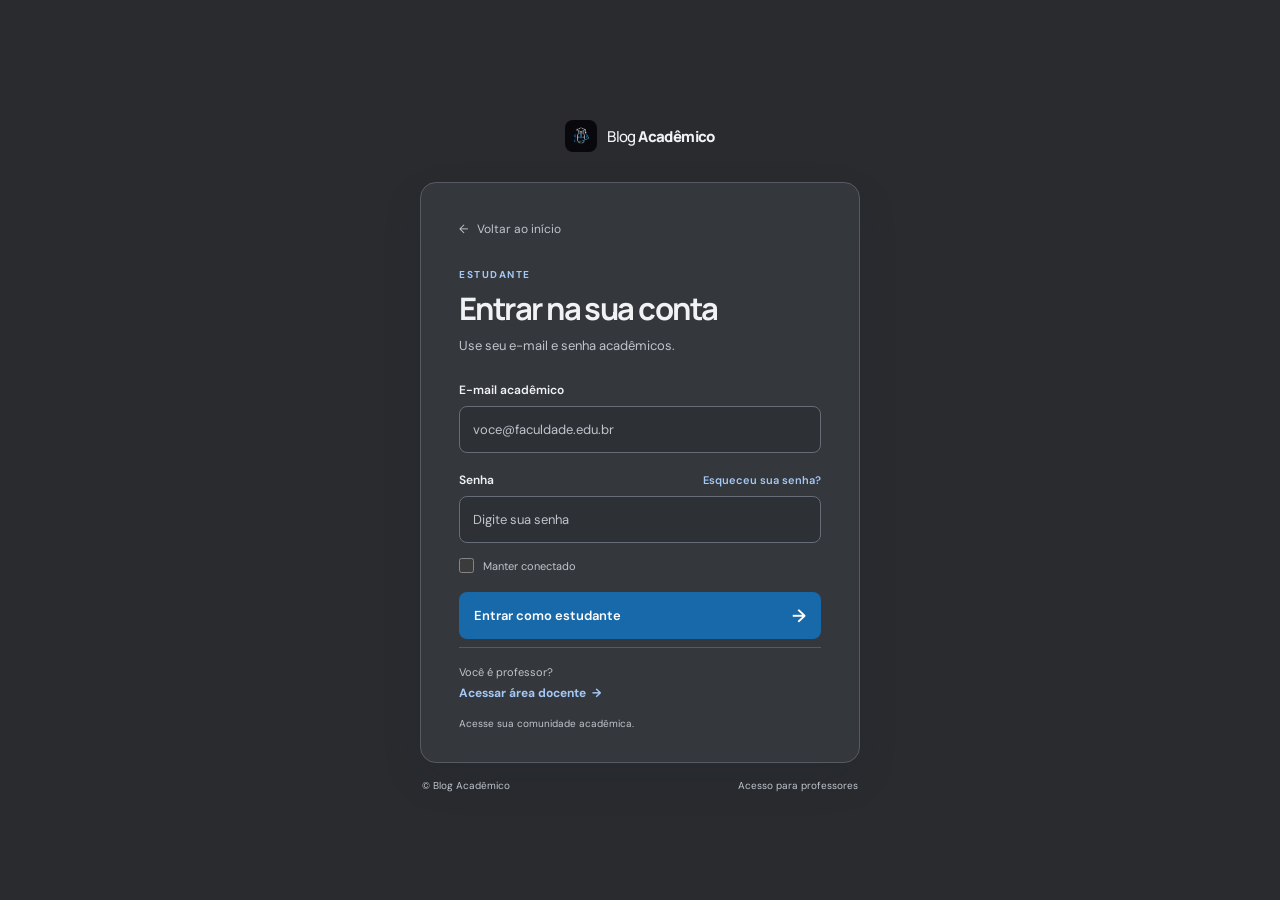
==== commit 45a5147a: "Atualização Layout" ====
--- a/index.html
+++ b/index.html
@@ -141,6 +141,11 @@
               <span>Dom</span><span>Seg</span><span>Ter</span><span>Qua</span><span>Qui</span><span>Sex</span><span>Sáb</span>
             </div>
             <div class="calendar-days" id="calendar-days"></div>
+            <div class="event-legend" aria-label="Categorias dos eventos">
+              <span class="event-prova"><i aria-hidden="true"></i>Prova</span>
+              <span class="event-trabalho"><i aria-hidden="true"></i>Trabalho</span>
+              <span class="event-evento"><i aria-hidden="true"></i>Evento</span>
+            </div>
           </div>
           <div class="card event-panel">
             <h3>Agenda</h3>
--- a/style.css
+++ b/style.css
@@ -1323,74 +1323,123 @@
     .section-heading h2 { font-size: 23px; }
 }
 
-/* Tema claro atualizado: fundo cinza-claro e contraste acessível. Classes originais preservadas. */
+/* Tema cinza escuro do painel. */
 :root {
-  --bg: #eef0f3;
-  --card: #ffffff;
-  --text: #20242b;
-  --text-card: #20242b;
-  --muted: #5e6672;
-  --line: #d8dde5;
-  --primary: #ffffff;
-  --soft: #e7ebf0;
-  --accent: #1769aa;
-  --detalhes: #145d98;
-  --shadow: 0 8px 24px rgba(25, 35, 50, .07);
-}
-body { background: #eef0f3; color: #20242b; }
-.sidebar { background: #fff; border-color: #d8dde5; box-shadow: var(--shadow); }
-.brand { color: #20242b; }
-.nav-item { color: #414957; }
-.nav-item:hover, .nav-item.active { color: #124f80; background: #e8f2fb; border-color: #c4dcef; }
-.main { color: #20242b; }
-.topbar h1 { color: #20242b; }
-.topbar p { color: #5e6672; }
+  color-scheme: dark;
+  --bg: #292b2f;
+  --card: #34373c;
+  --text: #f1f2f4;
+  --text-card: #f1f2f4;
+  --muted: #c0c5cd;
+  --line: #565b63;
+  --primary: #34373c;
+  --soft: #41464f;
+  --accent: #a4c8f5;
+  --detalhes: #a4c8f5;
+  --shadow: 0 8px 24px rgba(0, 0, 0, .18);
+}
+body { background: var(--bg); color: var(--text); }
+.sidebar { background: var(--card); border-color: var(--line); box-shadow: var(--shadow); }
+.brand { color: var(--text); }
+.nav-item { color: var(--text); }
+.nav-item:hover, .nav-item.active { color: var(--accent); background: var(--soft); border-color: var(--line); }
+.main { color: var(--text); }
+.topbar h1 { color: var(--text); }
+.topbar p { color: var(--muted); }
 .topbar > div.home-heading-hidden { display: none; }
-.blog-search { background: #fff; color: #414957; border-color: #cbd2dc; }
-.blog-search input { color: #20242b; }
-.blog-search input::placeholder { color: #697383; }
-.welcome-card { background: linear-gradient(115deg, #ffffff, #e8edf3); border-color: #d8dde5; }
-.welcome-card > div { border-left-color: #1769aa; }
-.welcome-card .eyebrow { color: #4b596b; }
-.welcome-card h2 { color: #20242b; }
-.welcome-card p { color: #4f5967; }
-.section-heading h2 { color: #20242b; }
-.section-heading .text-btn, .text-btn, .icon-btn, .month-btn { color: #344054; }
-.post { background: #fff; border-color: #d8dde5; color: #20242b; box-shadow: 0 3px 12px rgba(25,35,50,.035); }
-.post-top, .post-top strong { color: #3f4856; }
-.post-top small, .post p { color: #596474; }
-.post h3 { color: #20242b; }
-.post:after { color: #526174; }
-.category { background: #e3f0fc; color: #174e7a; }
-.post-actions .action { color: #43536a; }
-.work-card, .card, .calendar-card, .event-panel, .info-card { background: #fff; color: #20242b; border-color: #d8dde5; box-shadow: var(--shadow); }
+.blog-search { background: var(--card); color: var(--text); border-color: var(--line); }
+.blog-search input { color: var(--text); }
+.blog-search input::placeholder { color: var(--muted); }
+.welcome-card { background: linear-gradient(115deg, var(--card), var(--soft)); border-color: var(--line); }
+.welcome-card > div { border-left-color: var(--accent); }
+.welcome-card .eyebrow { color: var(--muted); }
+.welcome-card h2 { color: var(--text); }
+.welcome-card p { color: var(--muted); }
+.section-heading h2 { color: var(--text); }
+.section-heading .text-btn, .text-btn, .icon-btn, .month-btn { color: var(--text); }
+.post { background: var(--card); border-color: var(--line); color: var(--text); box-shadow: var(--shadow); }
+.post-top, .post-top strong { color: var(--text); }
+.post-top small, .post p { color: var(--muted); }
+.post h3 { color: var(--text); }
+.post:after { color: var(--muted); }
+.category { background: var(--soft); color: var(--accent); }
+.post-actions .action { color: var(--muted); }
+.work-card, .card, .calendar-card, .event-panel, .info-card { background: var(--card); color: var(--text); border-color: var(--line); box-shadow: var(--shadow); }
 .primary-btn { background: #1769aa; color: #fff; }
 .primary-btn:hover { background: #105486; }
-.secondary-btn { background: #e6eaf0; color: #263244; }
-input, textarea, select { background-color: #fff; color: #20242b; border-color: #b9c2ce; }
-input::placeholder, textarea::placeholder { color: #697383; }
-.modal { background: #fff; color: #20242b; border-color: #d0d7e1; }
-.modal label { color: #344054; }
-.modal h2 { color: #20242b; }
-.toast { background: #202b3a; color: #fff; }
-.chat-window { background: #fff; color: #20242b; border-color: #d0d7e1; }
-.profile-cover { background: #fff; color: #20242b; border: 1px solid #d8dde5; box-shadow: var(--shadow); }
-.profile-cover p { color: #596474; }
-.info-line { border-bottom-color: #e1e5eb; }
-.info-line span, .muted { color: #596474; }
-.calendar-head h3, .calendar-head h2, .weekdays span { color: #344054; }
-.calendar-days > *, .calendar-days button { color: #20242b; }
-.calendar-days button:hover, .calendar-days button:focus { background: #e3f0fc; color: #124f80; }
-.event-tag { color: #174e7a; background: #e3f0fc; }
+.secondary-btn { background: var(--soft); color: var(--text); }
+input, textarea, select { background-color: var(--card); color: var(--text); border-color: var(--line); }
+input::placeholder, textarea::placeholder { color: var(--muted); }
+.modal { background: var(--card); color: var(--text); border-color: var(--line); }
+.modal label { color: var(--text); }
+.modal h2 { color: var(--text); }
+.toast { background: var(--soft); color: var(--text); }
+.chat-window { background: var(--card); color: var(--text); border-color: var(--line); }
+.profile-cover { background: var(--card); color: var(--text); border: 1px solid var(--line); box-shadow: var(--shadow); }
+.profile-cover p { color: var(--muted); }
+.info-line { border-bottom-color: var(--line); }
+.info-line span, .muted { color: var(--muted); }
+.calendar-head h3, .calendar-head h2, .weekdays span { color: var(--text); }
+.calendar-days > *, .calendar-days button { color: var(--text); }
+.calendar-days button:hover, .calendar-days button:focus { background: var(--soft); color: var(--accent); }
+.event-tag { color: var(--accent); background: var(--soft); }
 .publication-card { max-width: 760px; margin: 0 auto; padding: clamp(22px, 4vw, 38px); }
-.publication-card h2 { margin: 8px 0; color: #20242b; font-size: clamp(24px, 3vw, 32px); }
+.publication-card h2 { margin: 8px 0; color: var(--text); font-size: clamp(24px, 3vw, 32px); }
 .publication-card > p { margin: 0 0 24px; }
 #publication-page-form { display: grid; gap: 10px; }
-#publication-page-form label { margin-top: 8px; color: #344054; font-weight: 600; font-size: 14px; }
-#publication-page-form input, #publication-page-form textarea { width: 100%; padding: 12px 14px; border: 1px solid #b9c2ce; border-radius: 9px; }
+#publication-page-form label { margin-top: 8px; color: var(--text); font-weight: 600; font-size: 14px; }
+#publication-page-form input, #publication-page-form textarea { width: 100%; padding: 12px 14px; border: 1px solid var(--line); border-radius: 9px; }
 #publication-page-form textarea { resize: vertical; }
 #publication-page-form .primary-btn { justify-self: start; margin-top: 8px; padding: 11px 22px; }
 .avatar.has-profile-image { background-size: cover; background-position: center; background-repeat: no-repeat; color: transparent; }
+
+/* Superfícies internas e estados do calendário, formulários e diálogos. */
+.avatar, .avatar-xl { background: var(--soft); color: var(--text); }
+.day { background: var(--card); }
+.day.muted { background: var(--bg); border-color: var(--line); }
+.day.selected { background: var(--soft); }
+.day.today { border-color: var(--accent); }
+.dot { background: var(--accent); }
+.date-box, .work-card .work-icon, .progress { background: var(--soft); }
+.event-item { border-bottom-color: var(--line); }
+.event-item small, .date-box small, .work-card p { color: var(--muted); }
+.month-btn { background: var(--soft); color: var(--text); }
+.modal input, .modal textarea, .modal select { background: var(--card); color: var(--text); border-color: var(--line); }
+.close-modal { background: var(--soft); color: var(--text); }
+.chat-messages { background: var(--bg); }
+.message.received { background: var(--card); border-color: var(--line); }
+.message.sent { background: var(--soft); color: var(--text); }
+.chat-input { border-top-color: var(--line); }
+button:focus-visible, input:focus-visible, textarea:focus-visible, select:focus-visible, a:focus-visible {
+  outline: 2px solid var(--accent);
+  outline-offset: 3px;
+}
+
+/* Cores das categorias de eventos. */
+.event-prova { --event-color: #ffb3be; --event-bg: #58353e; }
+.event-trabalho { --event-color: #9cddb5; --event-bg: #304c3b; }
+.event-evento { --event-color: #a4c8f5; --event-bg: #34475e; }
+.event-item[class*="event-"], .event-row[class*="event-"] {
+  border-left: 3px solid var(--event-color);
+  padding-left: 10px;
+}
+.event-tag, .event-row .date-box {
+  background: var(--event-bg);
+  color: var(--event-color);
+  border-color: var(--event-color);
+}
+.event-row .date-box small { color: var(--event-color); }
+.day-markers { display: flex; flex-wrap: wrap; gap: 4px; margin-top: 8px; }
+.day-markers .dot {
+  position: static;
+  flex: 0 0 7px;
+  width: 7px;
+  height: 7px;
+  background: var(--event-color);
+}
+.event-legend { display: flex; flex-wrap: wrap; gap: 16px; margin-top: 18px; font-size: 12px; }
+.event-legend span { display: inline-flex; align-items: center; gap: 6px; color: var(--event-color); }
+.event-legend i { width: 8px; height: 8px; border-radius: 50%; background: var(--event-color); }
 
 /* Integração do painel com o login e a agenda. */
 .app-shell[hidden] { display: none; }
@@ -1419,9 +1468,9 @@
 .primary-btn:disabled { opacity: .65; cursor: wait; }
 
 @media (max-width: 760px) {
-  .sidebar { background: rgba(255,255,255,.97); border-color: #d8dde5; }
-  .nav-item { color: #414957; }
-  .nav-item:hover, .nav-item.active { color: #124f80; background: #e8f2fb; }
+  .sidebar { background: rgba(52,55,60,.97); border-color: var(--line); }
+  .nav-item { color: var(--text); }
+  .nav-item:hover, .nav-item.active { color: var(--accent); background: var(--soft); }
   .welcome-card h2 { max-width: 100%; }
   .welcome-card p { max-width: 100%; }
   .profile-grid { grid-template-columns: 1fr; }
